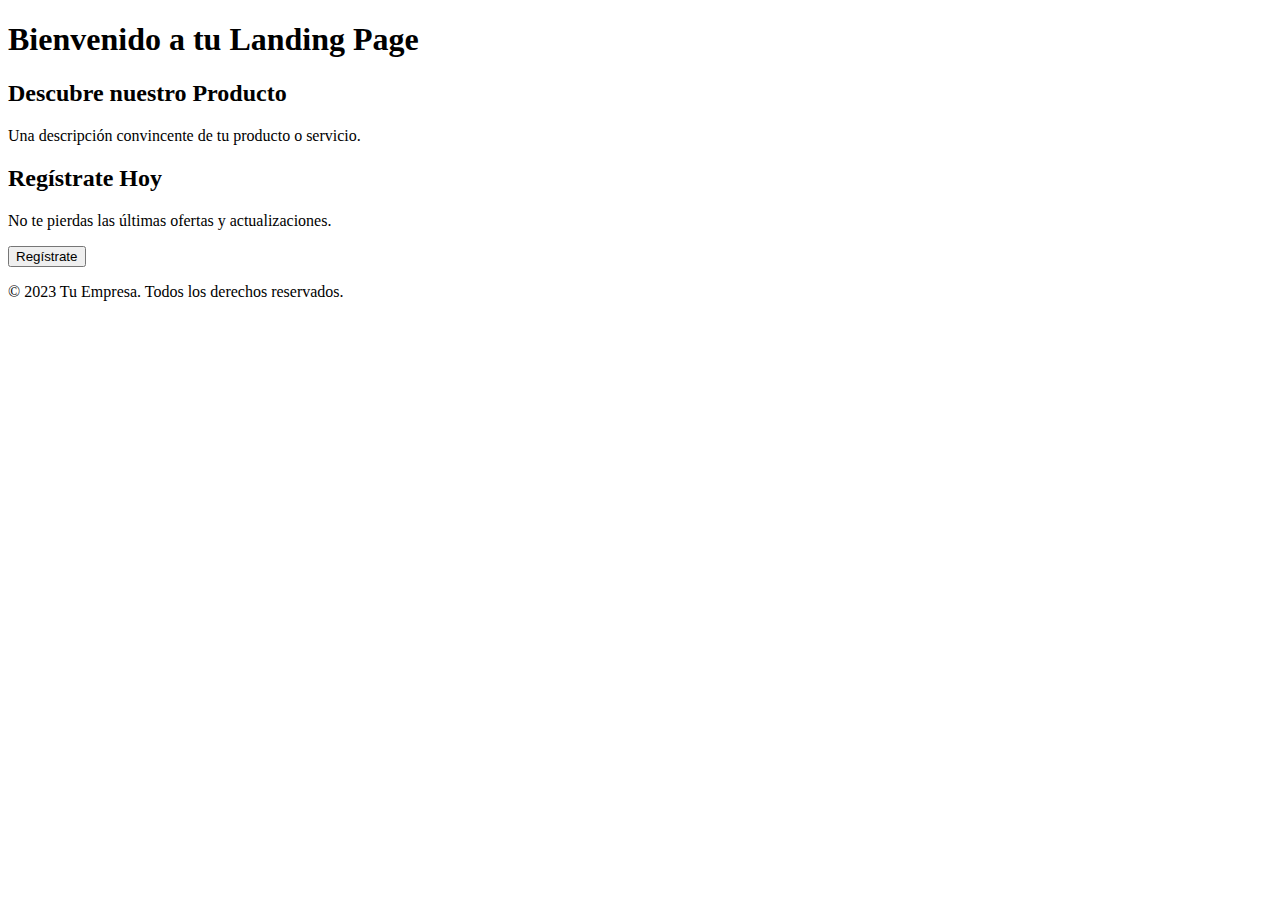
==== index.html @ 05ae5523 "cambioss" ====
<!DOCTYPE html>
<html lang="es">
<head>
    <meta charset="UTF-8">
    <meta http-equiv="X-UA-Compatible" content="IE=edge">
    <meta name="viewport" content="width=device-width, initial-scale=1.0">
    <link rel="stylesheet" href="styles.css">
    <title>Tu Landing Page</title>
</head>
<body>
    <header>
        <h1>Bienvenido a tu Landing Page</h1>
    </header>
    <section class="main-content">
        <div class="feature">
            <h2>Descubre nuestro Producto</h2>
            <p>Una descripción convincente de tu producto o servicio.</p>
        </div>
        <div class="cta">
            <h2>Regístrate Hoy</h2>
            <p>No te pierdas las últimas ofertas y actualizaciones.</p>
            <button>Regístrate</button>
        </div>
    </section>
    <footer>
        <p>&copy; 2023 Tu Empresa. Todos los derechos reservados.</p>
    </footer>
</body>
</html>
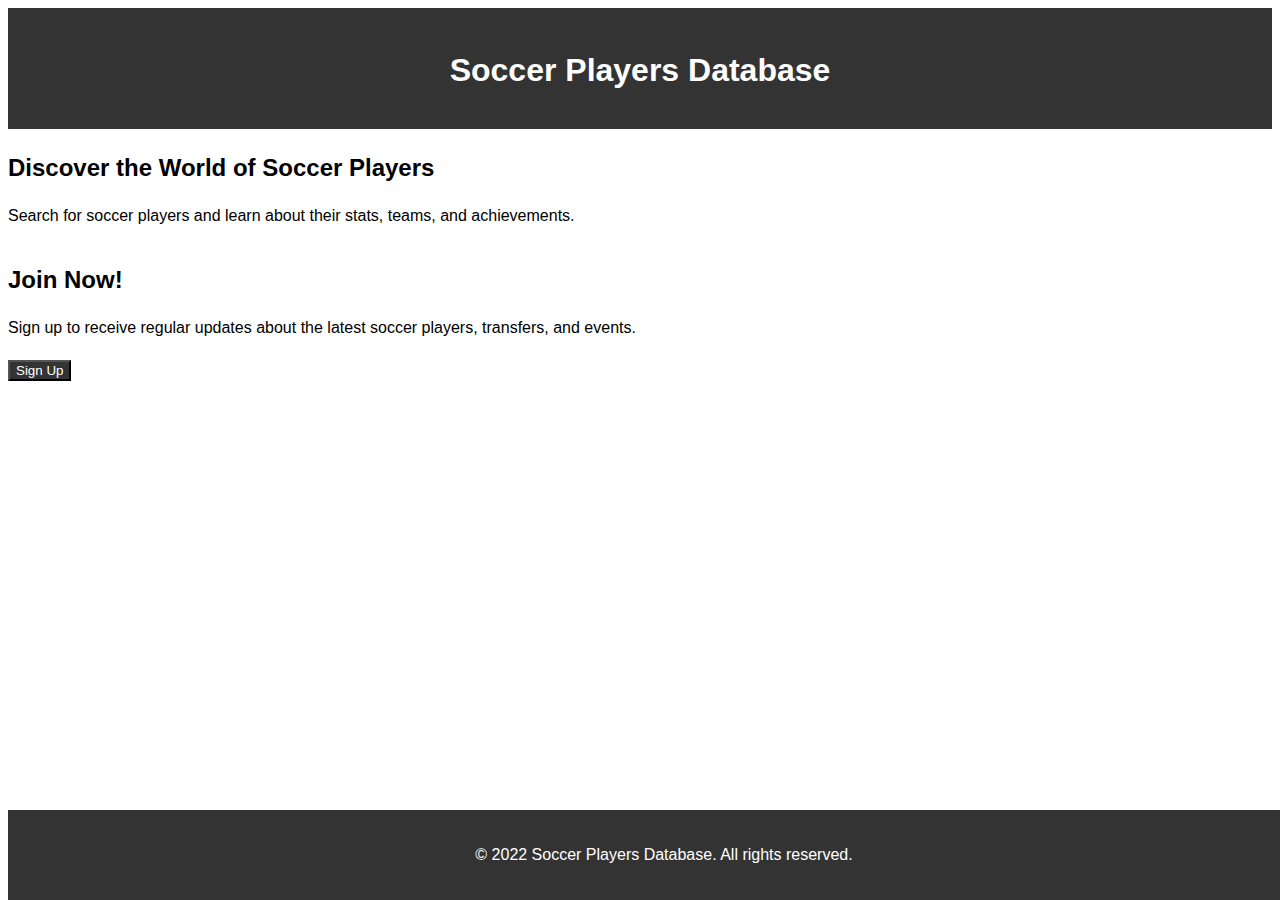
==== commit de6a8995: "cambioss" ====
--- a/index.html
+++ b/index.html
@@ -1,29 +1,31 @@
 <!DOCTYPE html>
-<html lang="es">
+<html lang="en">
 <head>
     <meta charset="UTF-8">
-    <meta http-equiv="X-UA-Compatible" content="IE=edge">
     <meta name="viewport" content="width=device-width, initial-scale=1.0">
-    <link rel="stylesheet" href="styles.css">
-    <title>Tu Landing Page</title>
+    <title>Soccer Players Database</title>
+    <link rel="stylesheet" href="style.css">
 </head>
 <body>
     <header>
-        <h1>Bienvenido a tu Landing Page</h1>
+        <h1>Soccer Players Database</h1>
     </header>
-    <section class="main-content">
-        <div class="feature">
-            <h2>Descubre nuestro Producto</h2>
-            <p>Una descripción convincente de tu producto o servicio.</p>
-        </div>
-        <div class="cta">
-            <h2>Regístrate Hoy</h2>
-            <p>No te pierdas las últimas ofertas y actualizaciones.</p>
-            <button>Regístrate</button>
-        </div>
-    </section>
+
+    <main>
+        <section>
+            <h2>Discover the World of Soccer Players</h2>
+            <p>Search for soccer players and learn about their stats, teams, and achievements.</p>
+        </section>
+
+        <section>
+            <h2>Join Now!</h2>
+            <p>Sign up to receive regular updates about the latest soccer players, transfers, and events.</p>
+            <button>Sign Up</button>
+        </section>
+    </main>
+
     <footer>
-        <p>&copy; 2023 Tu Empresa. Todos los derechos reservados.</p>
+        <p>&copy; 2022 Soccer Players Database. All rights reserved.</p>
     </footer>
 </body>
-</html>
+</html>--- a/style.css
+++ b/style.css
@@ -0,0 +1,37 @@
+body {
+    font-family: Arial, sans-serif;
+    line-height: 1.6;
+}
+
+header {
+    background-color: #333;
+    color: white;
+    text-align: center;
+    padding: 1rem;
+}
+
+h1 {
+    margin-bottom: 1rem;
+}
+
+section {
+    margin-bottom: 2rem;
+}
+
+h2 {
+    margin-bottom: 1rem;
+}
+
+footer {
+    background-color: #333;
+    color: white;
+    text-align: center;
+    padding: 1rem;
+    position: absolute;
+    bottom: 0;
+    width: 100%;
+}
+
+button {
+    background-color: #333;
+    color: white;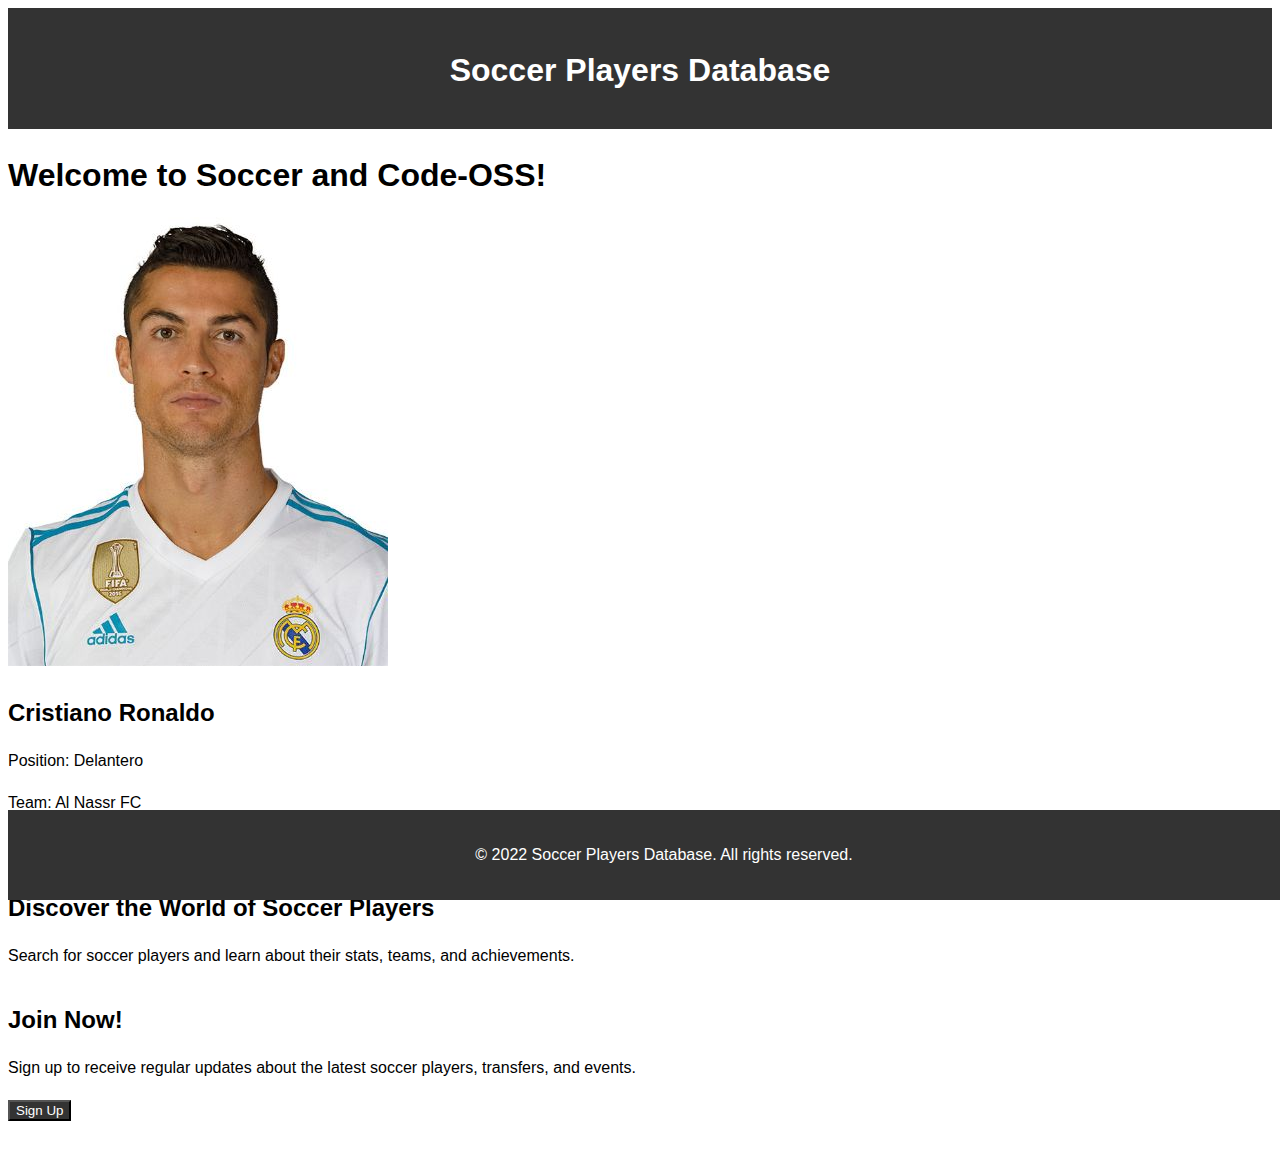
==== commit 380a9205: "cambioss" ====
--- a/index.html
+++ b/index.html
@@ -10,6 +10,17 @@
     <header>
         <h1>Soccer Players Database</h1>
     </header>
+    <h1>Welcome to Soccer and Code-OSS!</h1>
+</header>
+
+<main>
+    <section class="player">
+        <img src="player1.jpg" alt="Player 1">
+        <h2>Cristiano Ronaldo</h2>
+        <p>Position: Delantero</p>
+        <p>Team: Al Nassr FC</p>
+        <p>Goals: 31</p>
+    </section>
 
     <main>
         <section>
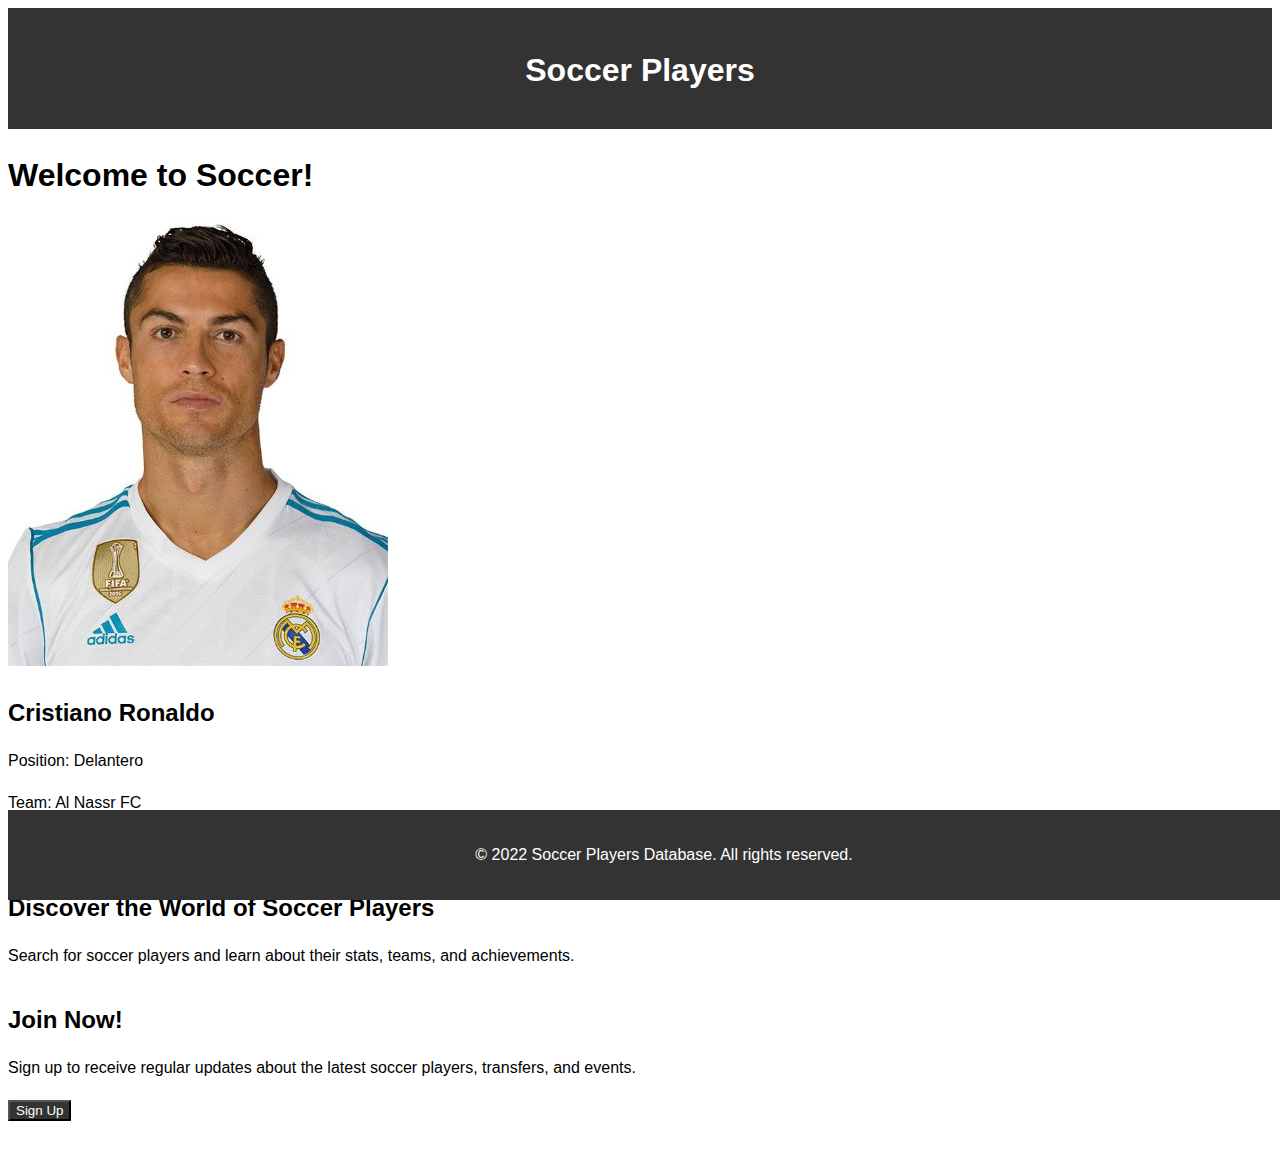
==== commit 28be41a4: "cambioss" ====
--- a/index.html
+++ b/index.html
@@ -3,14 +3,14 @@
 <head>
     <meta charset="UTF-8">
     <meta name="viewport" content="width=device-width, initial-scale=1.0">
-    <title>Soccer Players Database</title>
+    <title>Soccer Players</title>
     <link rel="stylesheet" href="style.css">
 </head>
 <body>
     <header>
-        <h1>Soccer Players Database</h1>
+        <h1>Soccer Players</h1>
     </header>
-    <h1>Welcome to Soccer and Code-OSS!</h1>
+    <h1>Welcome to Soccer!</h1>
 </header>
 
 <main>
@@ -20,6 +20,7 @@
         <p>Position: Delantero</p>
         <p>Team: Al Nassr FC</p>
         <p>Goals: 31</p>
+
     </section>
 
     <main>
--- a/style.css
+++ b/style.css
@@ -34,4 +34,5 @@
 
 button {
     background-color: #333;
-    color: white;+    color: white;
+}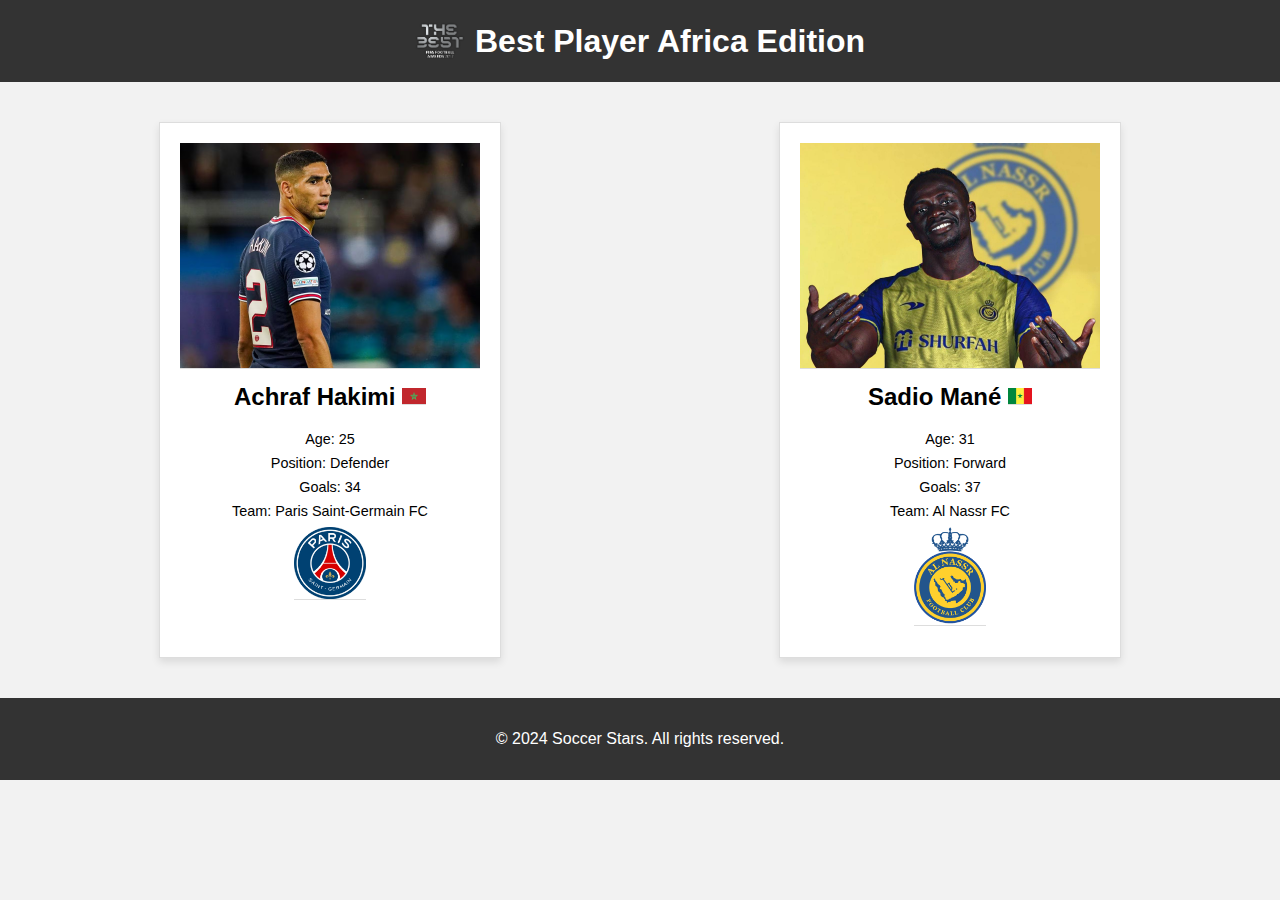
==== commit 7082a492: "cambioss" ====
--- a/index.html
+++ b/index.html
@@ -3,41 +3,44 @@
 <head>
     <meta charset="UTF-8">
     <meta name="viewport" content="width=device-width, initial-scale=1.0">
-    <title>Soccer Players</title>
+    <title>African Player Of The Year</title>
     <link rel="stylesheet" href="style.css">
 </head>
 <body>
     <header>
-        <h1>Soccer Players</h1>
+        <div class="logo">
+            <img src="fifa.png" alt="african player of the year logo png">
+            <h1>Best Player Africa Edition</h1>
+        </div>
     </header>
-    <h1>Welcome to Soccer!</h1>
-</header>
-
-<main>
-    <section class="player">
-        <img src="player1.jpg" alt="Player 1">
-        <h2>Cristiano Ronaldo</h2>
-        <p>Position: Delantero</p>
-        <p>Team: Al Nassr FC</p>
-        <p>Goals: 31</p>
-
-    </section>
 
     <main>
-        <section>
-            <h2>Discover the World of Soccer Players</h2>
-            <p>Search for soccer players and learn about their stats, teams, and achievements.</p>
-        </section>
-
-        <section>
-            <h2>Join Now!</h2>
-            <p>Sign up to receive regular updates about the latest soccer players, transfers, and events.</p>
-            <button>Sign Up</button>
+        <section class="players-container">
+            <div class="player">
+                <img src="hakimi1.avif" alt="Player 1">
+                <h2>Achraf Hakimi
+                <img class="morocco" src="morocco.png" /> </h2>
+                <p>Age: 25</p>
+                <p>Position: Defender</p>
+                <p>Goals: 34</p>
+                <p>Team: Paris Saint-Germain FC</p>
+                <p><img class="psg" src="psg.png" /> </p>
+            </div>
+            <div class="player">  
+                <img src="mane2.jpg" alt="Player 2" />
+                <h2>Sadio Mané
+                <img class="senegal" src="senegal1.png" /> </h2>
+                <p>Age: 31</p>
+                <p>Position: Forward</p>
+                <p>Goals: 37</p>
+                <p>Team: Al Nassr FC</p>
+                <p><img class="nassr" src="alnassr.png" /> </p>
+            </div>
         </section>
     </main>
 
     <footer>
-        <p>&copy; 2022 Soccer Players Database. All rights reserved.</p>
+        <p>&copy; 2024 Soccer Stars. All rights reserved.</p>
     </footer>
 </body>
-</html>+</html>
--- a/style.css
+++ b/style.css
@@ -1,38 +1,90 @@
 body {
-    font-family: Arial, sans-serif;
-    line-height: 1.6;
+    font-family: 'Arial', sans-serif;
+    margin: 0;
+    padding: 0;
+    background-color: #f2f2f2;
 }
 
 header {
     background-color: #333;
-    color: white;
+    color: #fff;
+    padding: 1em 0;
     text-align: center;
-    padding: 1rem;
 }
 
-h1 {
-    margin-bottom: 1rem;
+.logo {
+    display: flex;
+    align-items: center;
+    justify-content: center;
 }
 
-section {
-    margin-bottom: 2rem;
+.logo img {
+    width: 50px;
+    margin-right: 10px;
 }
 
-h2 {
-    margin-bottom: 1rem;
+.logo h1 {
+    margin: 0;
+}
+
+main {
+    padding: 20px;
+}
+
+.players-container {
+    display: flex;
+    justify-content: space-around;
+    flex-wrap: wrap;
+}
+
+.player {
+    width: 300px;
+    padding: 20px;
+    margin: 20px;
+    border: 1px solid #ddd;
+    background-color: #fff;
+    box-shadow: 0 4px 8px rgba(0, 0, 0, 0.1);
+    text-align: center;
+    transition: transform 0.3s ease-in-out;
+}
+
+.player:hover {
+    transform: scale(1.05);
+}
+
+.player img {
+    max-width: 100%;
+    border-bottom: 1px solid #ddd;
+}
+
+.player h2 {
+    margin-top: 10px;
+    font-size: 1.5em;
+}
+
+.player p {
+    margin: 8px 0;
+    font-size: 0.9em;
 }
 
 footer {
     background-color: #333;
-    color: white;
+    color: #fff;
     text-align: center;
-    padding: 1rem;
-    position: absolute;
-    bottom: 0;
-    width: 100%;
+    padding: 1em 0;
 }
-
-button {
-    background-color: #333;
-    color: white;
+.fifa{
+    width: 5em;
+}
+.psg {
+    width: 5em;
+}
+.morocco {
+    width: 1em;
+}
+.nassr {
+    width: 5em;
+}
+.senegal {
+    width: 1em;
 }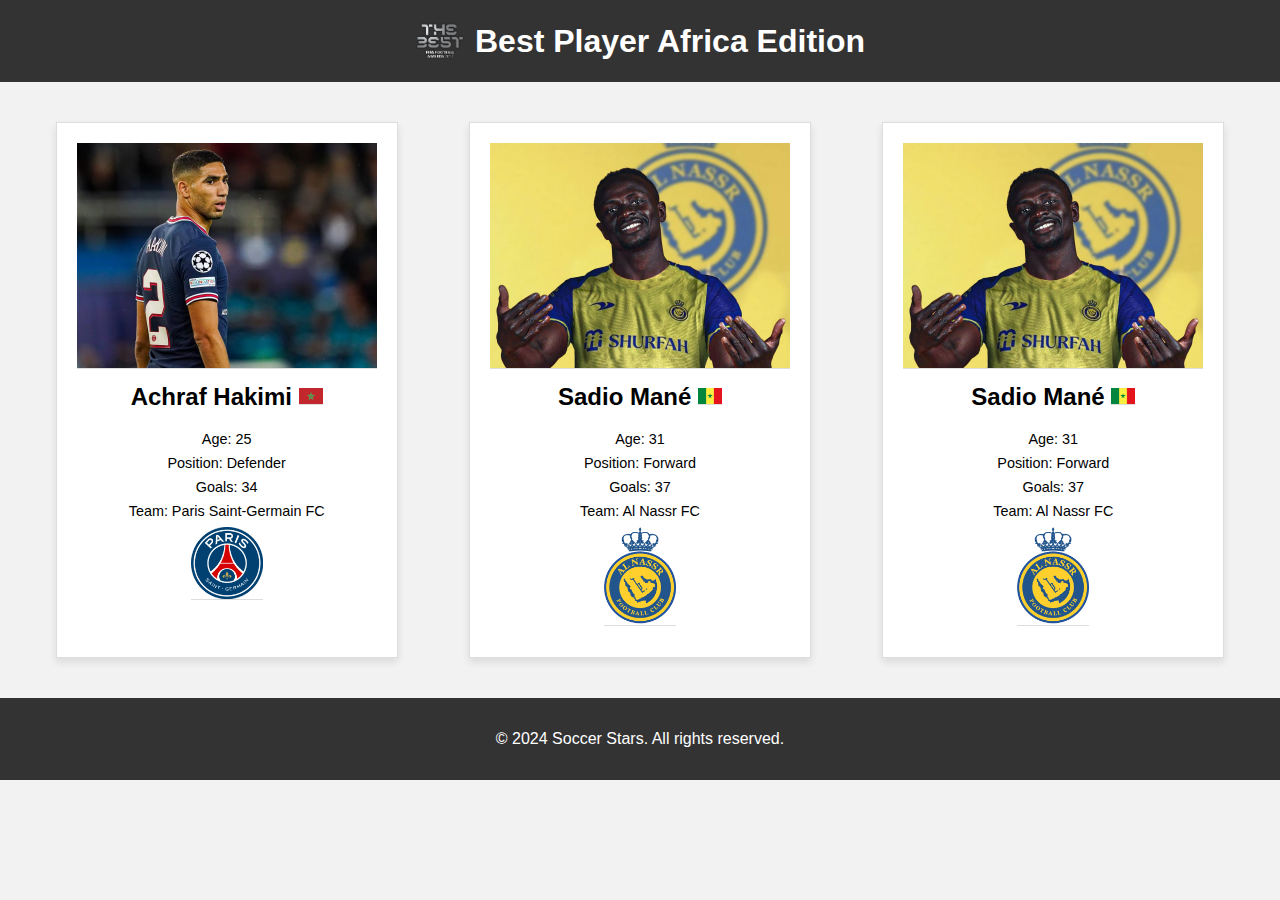
==== commit f285b7a6: "cambioss" ====
--- a/index.html
+++ b/index.html
@@ -36,6 +36,16 @@
                 <p>Team: Al Nassr FC</p>
                 <p><img class="nassr" src="alnassr.png" /> </p>
             </div>
+            <div class="player">  
+                <img src="mane2.jpg" alt="Player 2" />
+                <h2>Sadio Mané
+                <img class="senegal" src="senegal1.png" /> </h2>
+                <p>Age: 31</p>
+                <p>Position: Forward</p>
+                <p>Goals: 37</p>
+                <p>Team: Al Nassr FC</p>
+                <p><img class="nassr" src="alnassr.png" /> </p>
+            </div>
         </section>
     </main>
 
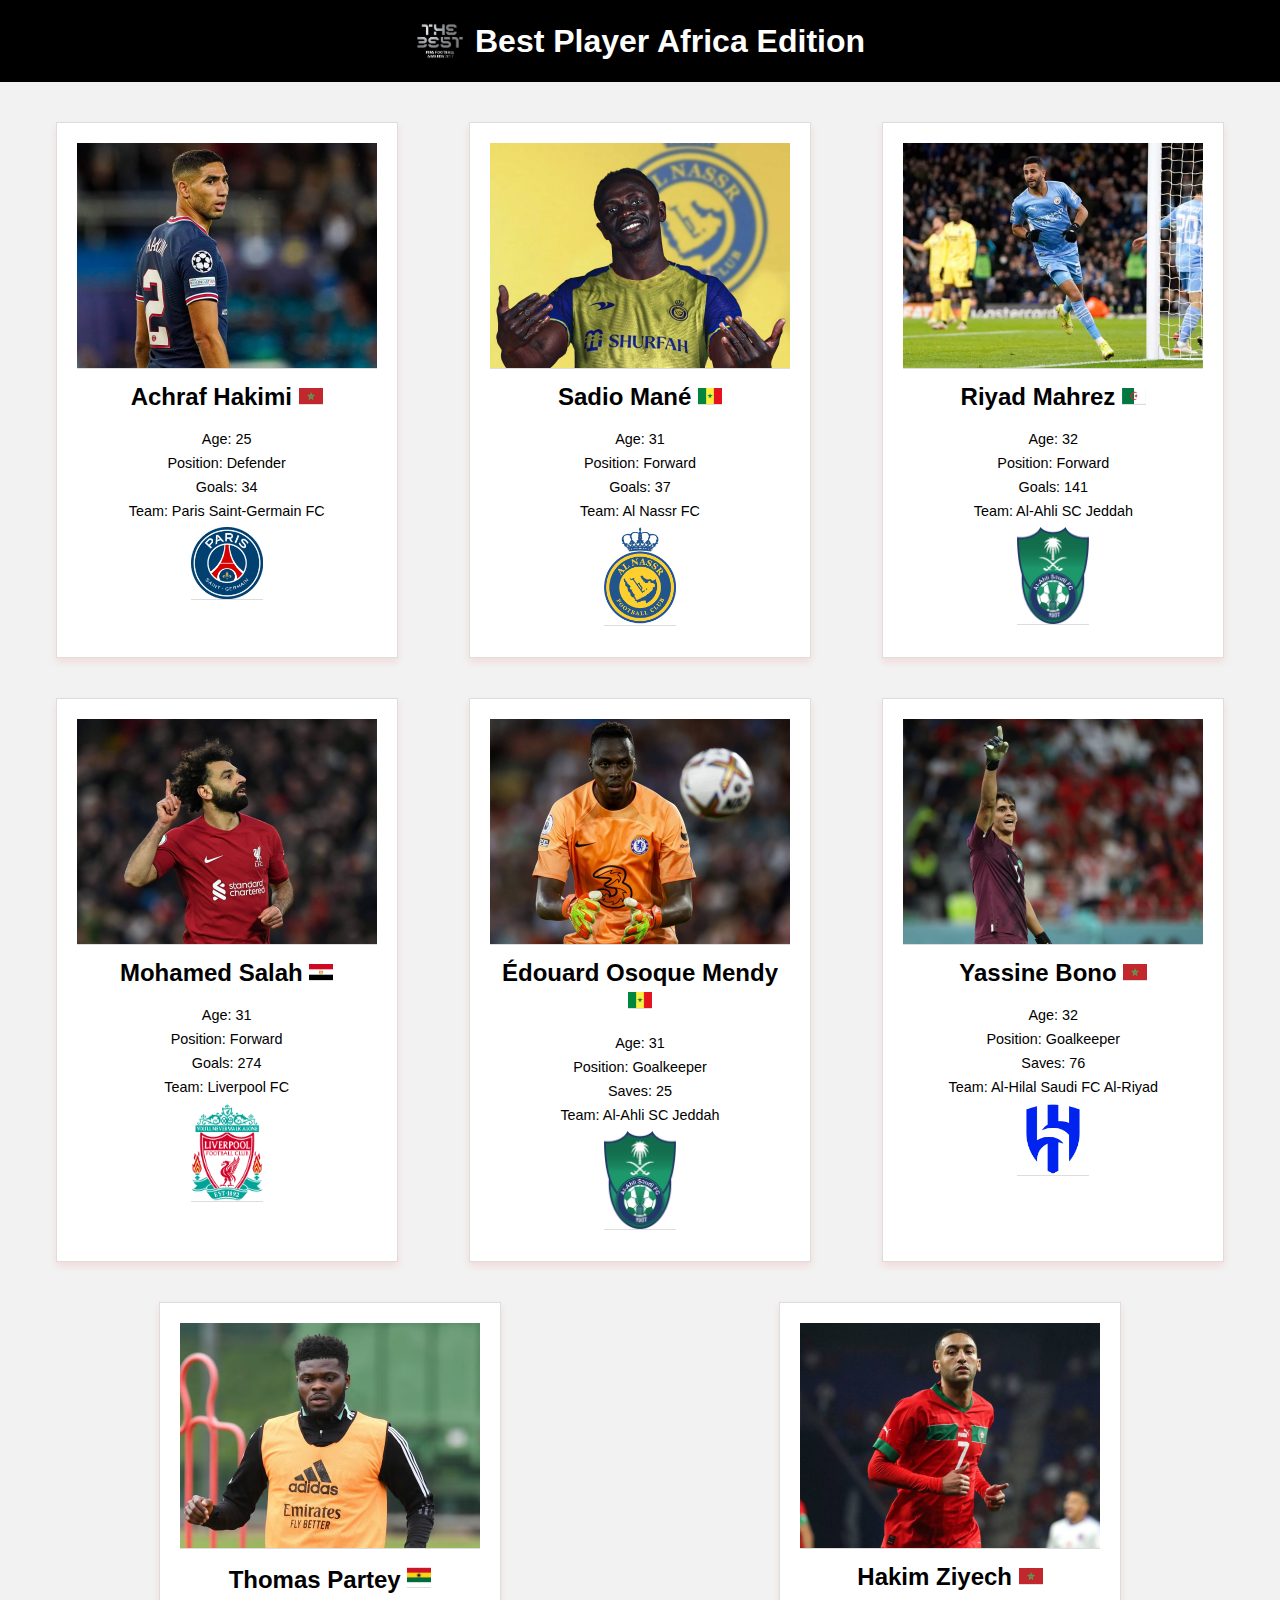
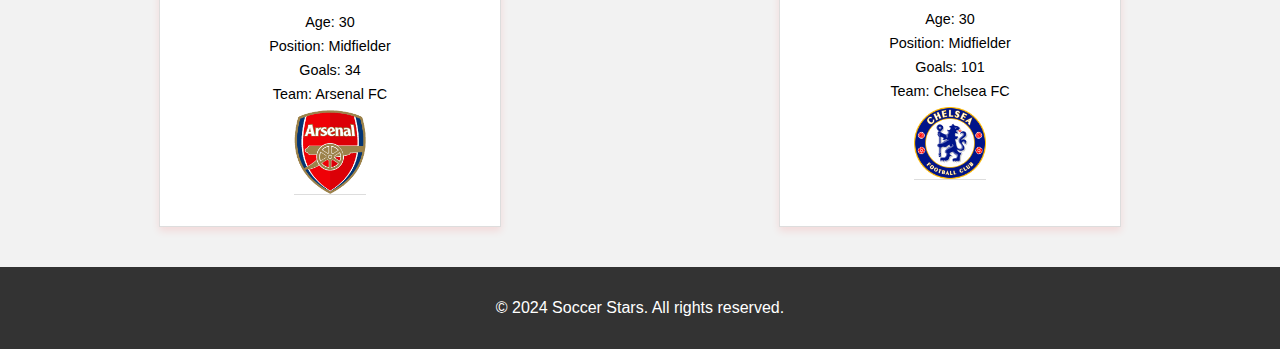
==== commit 8862e5fb: "cambioss" ====
--- a/index.html
+++ b/index.html
@@ -1,8 +1,6 @@
 <!DOCTYPE html>
 <html lang="en">
 <head>
-    <meta charset="UTF-8">
-    <meta name="viewport" content="width=device-width, initial-scale=1.0">
     <title>African Player Of The Year</title>
     <link rel="stylesheet" href="style.css">
 </head>
@@ -37,14 +35,64 @@
                 <p><img class="nassr" src="alnassr.png" /> </p>
             </div>
             <div class="player">  
-                <img src="mane2.jpg" alt="Player 2" />
-                <h2>Sadio Mané
-                <img class="senegal" src="senegal1.png" /> </h2>
+                <img src="mahrez1.jpg" alt="Player 3" />
+                <h2>Riyad Mahrez
+                <img class="dz" src="dz1.png" /> </h2>
+                <p>Age: 32</p>
+                <p>Position: Forward</p>
+                <p>Goals: 141</p>
+                <p>Team: Al-Ahli SC Jeddah</p>
+                <p><img class="ahli" src="ahli.png" /> </p>
+            </div>
+            <div class="player">  
+                <img src="salah.jpeg" alt="Player 4" />
+                <h2>Mohamed Salah
+                <img class="egipto" src="egipto.png" /> </h2>
                 <p>Age: 31</p>
                 <p>Position: Forward</p>
-                <p>Goals: 37</p>
-                <p>Team: Al Nassr FC</p>
-                <p><img class="nassr" src="alnassr.png" /> </p>
+                <p>Goals: 274</p>
+                <p>Team: Liverpool FC</p>
+                <p><img class="liverpool" src="Liverpool_FC.png" /> </p>
+            </div>
+            <div class="player">  
+                <img src="mendy.jpg" alt="Player 5" />
+                <h2>Édouard Osoque Mendy
+                <img class="Senegal" src="senegal1.png" /> </h2>
+                <p>Age: 31</p>
+                <p>Position: Goalkeeper</p>
+                <p>Saves: 25</p>
+                <p>Team: Al-Ahli SC Jeddah</p>
+                <p><img class="ahlii" src="ahli.png" /> </p>
+            </div>
+            <div class="player">  
+                <img src="bono.jpg" alt="Player 6" />
+                <h2>Yassine Bono
+                <img class="maroc" src="morocco.png" /> </h2>
+                <p>Age: 32</p>
+                <p>Position: Goalkeeper</p>
+                <p>Saves: 76</p>
+                <p>Team: Al-Hilal Saudi FC Al-Riyad</p>
+                <p><img class="hilal" src="Al-Hilal-Logo.png" /> </p>
+            </div>
+            <div class="player">  
+                <img src="partey.avif" alt="Player 7" />
+                <h2>Thomas Partey
+                <img class="ghana" src="ghanaa.jpg" /> </h2>
+                <p>Age: 30</p>
+                <p>Position: Midfielder</p>
+                <p>Goals: 34</p>
+                <p>Team: Arsenal FC</p>
+                <p><img class="arsenal" src="arsenal-crest.png".png" /> </p>
+            </div>
+            <div class="player">  
+                <img src="ziyech.jpg" alt="Player 8" />
+                <h2> Hakim Ziyech
+                <img class="Marroc" src="morocco.png" /> </h2>
+                <p>Age: 30</p>
+                <p>Position: Midfielder</p>
+                <p>Goals: 101</p>
+                <p>Team: Chelsea FC</p>
+                <p><img class="chelsea" src="chelsea.png".png" /> </p>
             </div>
         </section>
     </main>
--- a/style.css
+++ b/style.css
@@ -6,7 +6,7 @@
 }
 
 header {
-    background-color: #333;
+    background-color: rgb(0, 0, 0);
     color: #fff;
     padding: 1em 0;
     text-align: center;
@@ -43,7 +43,7 @@
     margin: 20px;
     border: 1px solid #ddd;
     background-color: #fff;
-    box-shadow: 0 4px 8px rgba(0, 0, 0, 0.1);
+    box-shadow: 0 4px 8px rgba(255, 0, 0, 0.1);
     text-align: center;
     transition: transform 0.3s ease-in-out;
 }
@@ -73,9 +73,7 @@
     text-align: center;
     padding: 1em 0;
 }
-.fifa{
-    width: 5em;
-}
+
 .psg {
     width: 5em;
 }
@@ -87,4 +85,43 @@
 }
 .senegal {
     width: 1em;
-}+}
+.fifa {
+    width: 5em;
+}
+.dz {
+    width: 1em;
+}
+.ahli {
+    width: 5em;
+}
+.egipto {
+    width: 1em;
+}
+.liverpool {
+    width: 5em;
+}
+.Senegal {
+    width: 1em;
+}
+.ahlii {
+    width: 5em;
+}
+.maroc {
+    width: 1em;
+}
+.hilal {
+    width: 5em;
+}
+.ghana {
+    width: 1em;
+}
+.arsenal {
+    width: 5em;
+}
+.Marroc {
+    width: 1em;
+}
+.chelsea {
+    width: 5em;
+}
